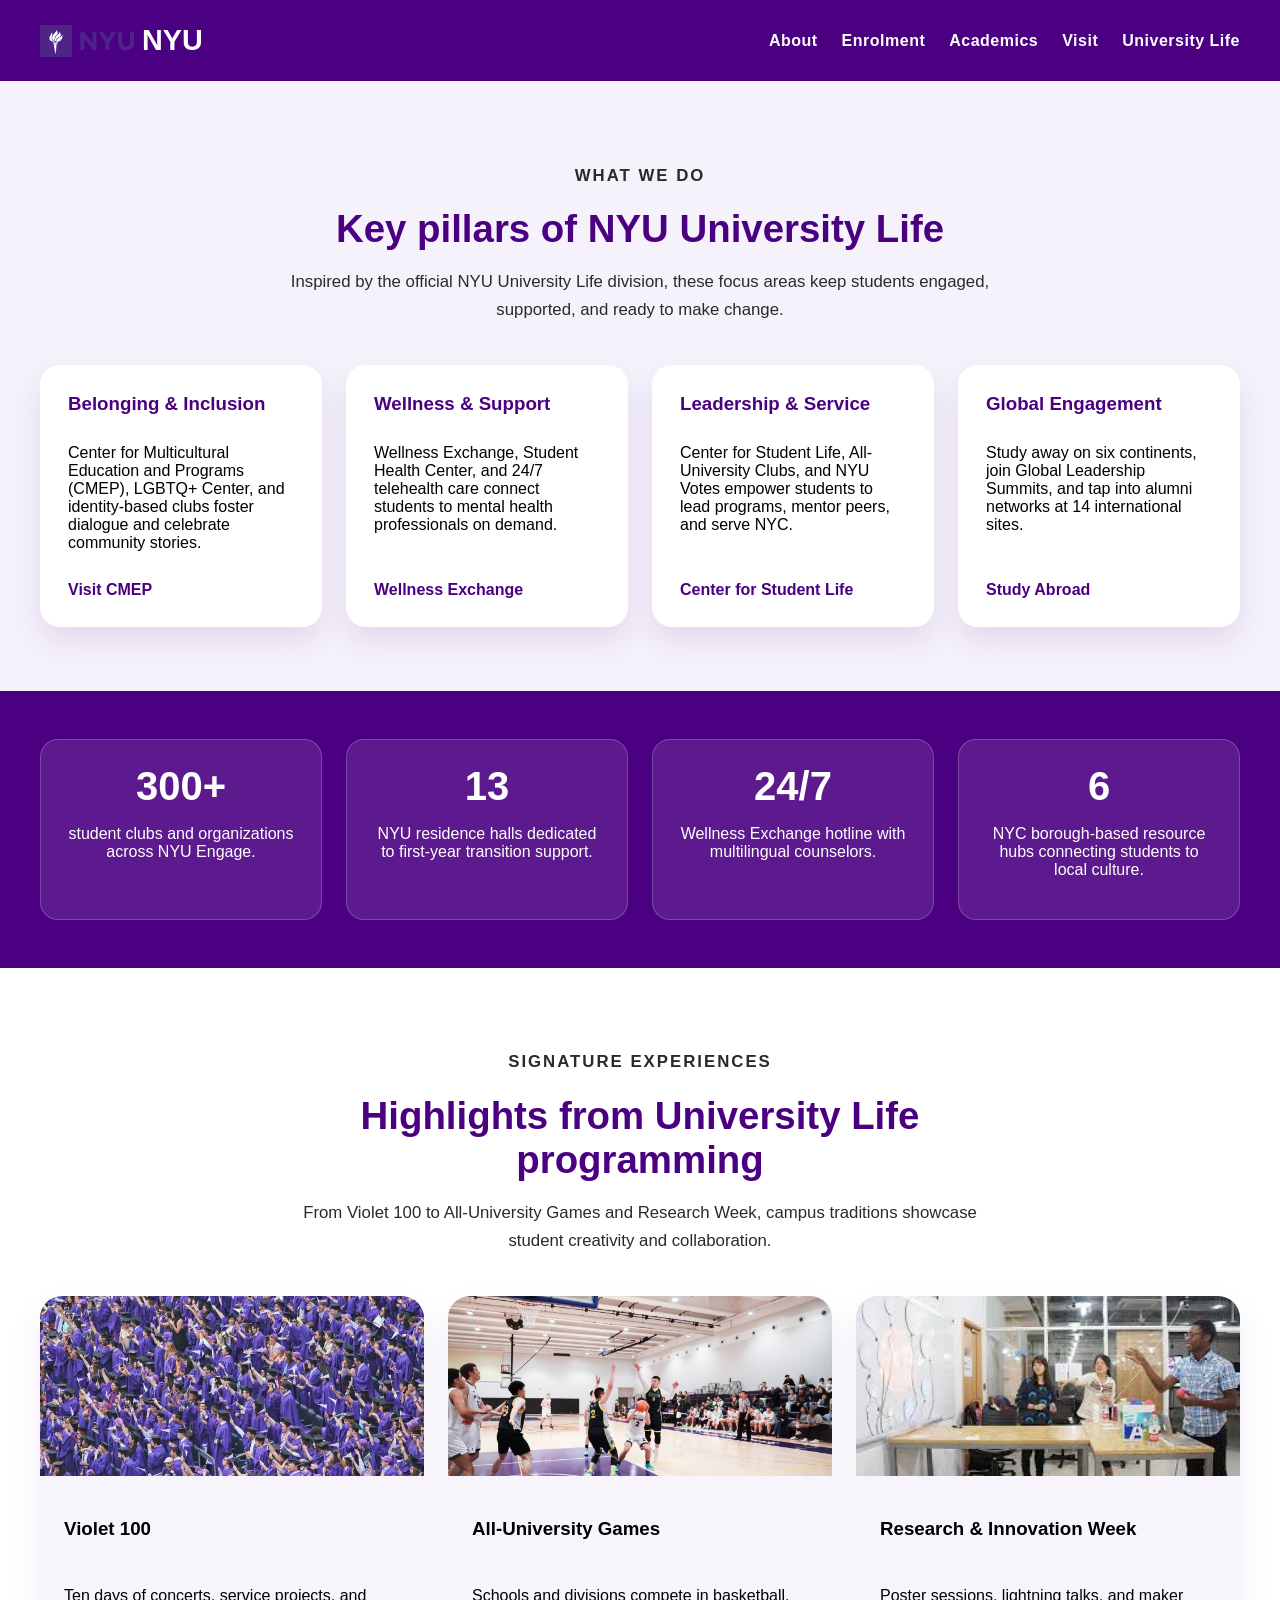
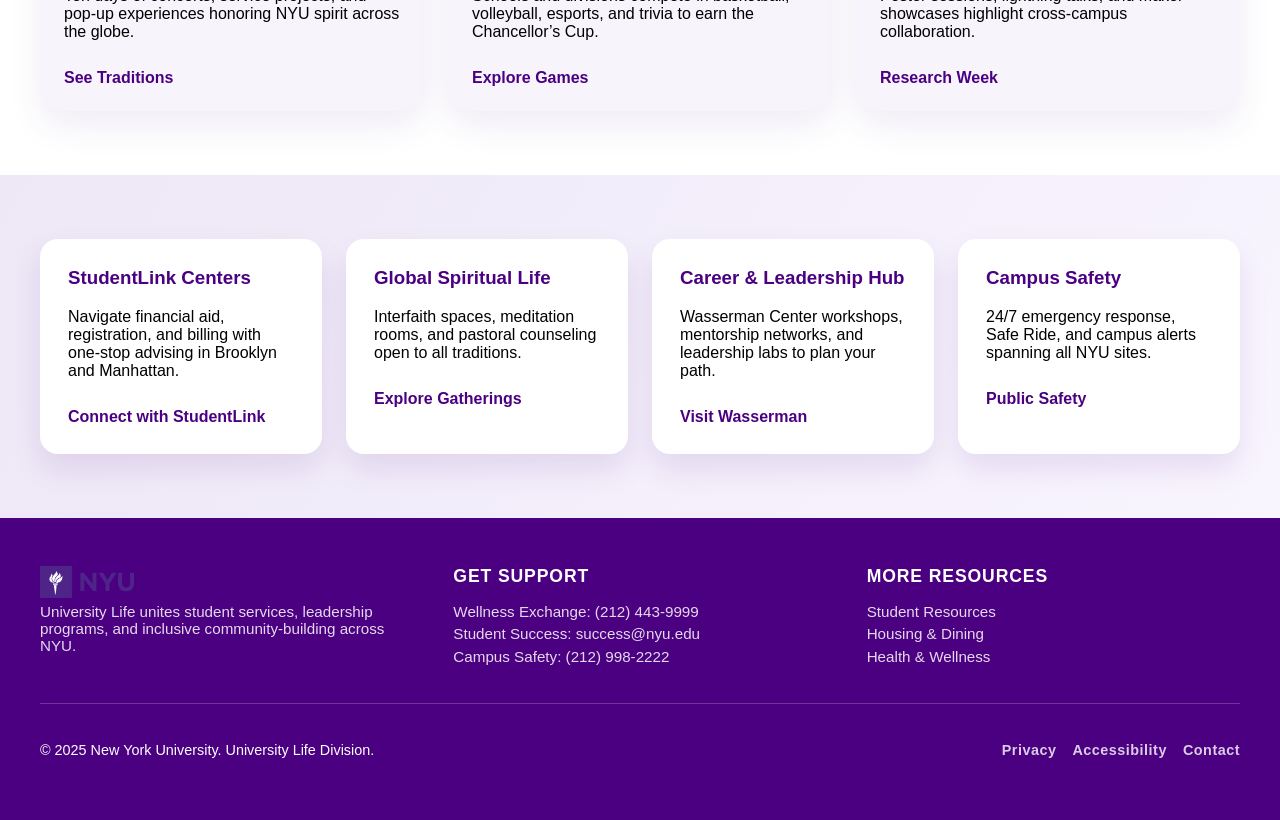
==== app/public/project/site/uni_life.html @ fc5b25bd "SUI" ====
<!DOCTYPE html>
<html lang="en">
<head>
    <meta charset="UTF-8">
    <meta name="viewport" content="width=device-width, initial-scale=1.0">
    <title>NYU University Life</title>
    <link rel="stylesheet" href="styles.css">
</head>
<body>
    <header>
        <div class="header-content">
            <div class="brand">
                <img src="img/nyu-logo.png" alt="NYU logo" class="brand-logo">
                <span>NYU</span>
            </div>
            <nav>
                <ul>
                    <li><a href="index.html#about">About</a></li>
                    <li><a href="index.html#enrolment">Enrolment</a></li>
                    <li><a href="index.html#academics">Academics</a></li>
                    <li><a href="index.html#location">Visit</a></li>
                    <li><a href="uni_life.html">University Life</a></li>
                </ul>
            </nav>
        </div>
    </header>


    <section class="pillars" id="pillars">
        <div class="college-life-intro">
            <p class="eyebrow">What We Do</p>
            <h2>Key pillars of NYU University Life</h2>
            <p>Inspired by the official NYU University Life division, these focus areas keep students engaged, supported, and ready to make change.</p>
        </div>
        <div class="pillars-grid">
            <article class="pillar-card">
                <h3>Belonging & Inclusion</h3>
                <p>Center for Multicultural Education and Programs (CMEP), LGBTQ+ Center, and identity-based clubs foster dialogue and celebrate community stories.</p>
                <a href="https://www.nyu.edu/life/diversity-and-inclusion.html">Visit CMEP</a>
            </article>
            <article class="pillar-card">
                <h3>Wellness & Support</h3>
                <p>Wellness Exchange, Student Health Center, and 24/7 telehealth care connect students to mental health professionals on demand.</p>
                <a href="https://www.nyu.edu/life/safety-health-wellness.html">Wellness Exchange</a>
            </article>
            <article class="pillar-card">
                <h3>Leadership & Service</h3>
                <p>Center for Student Life, All-University Clubs, and NYU Votes empower students to lead programs, mentor peers, and serve NYC.</p>
                <a href="https://www.nyu.edu/students/student-life.html">Center for Student Life</a>
            </article>
            <article class="pillar-card">
                <h3>Global Engagement</h3>
                <p>Study away on six continents, join Global Leadership Summits, and tap into alumni networks at 14 international sites.</p>
                <a href="https://www.nyu.edu/academics/studying-abroad.html">Study Abroad</a>
            </article>
        </div>
    </section>

    <section class="life-stats">
        <div class="stat-card">
            <span class="stat-number">300+</span>
            <p>student clubs and organizations across NYU Engage.</p>
        </div>
        <div class="stat-card">
            <span class="stat-number">13</span>
            <p>NYU residence halls dedicated to first-year transition support.</p>
        </div>
        <div class="stat-card">
            <span class="stat-number">24/7</span>
            <p>Wellness Exchange hotline with multilingual counselors.</p>
        </div>
        <div class="stat-card">
            <span class="stat-number">6</span>
            <p>NYC borough-based resource hubs connecting students to local culture.</p>
        </div>
    </section>

    <section class="events">
        <div class="college-life-intro">
            <p class="eyebrow">Signature Experiences</p>
            <h2>Highlights from University Life programming</h2>
            <p>From Violet 100 to All-University Games and Research Week, campus traditions showcase student creativity and collaboration.</p>
        </div>
        <div class="event-cards">
            <article class="event-card">
                <img src="img/n100.jpg" alt="Students celebrating Violet 100">
                <div class="event-card-content">
                    <h3>Violet 100</h3>
                    <p>Ten days of concerts, service projects, and pop-up experiences honoring NYU spirit across the globe.</p>
                    <a href="https://www.nyu.edu/life/events-traditions.html">See Traditions</a>
                </div>
            </article>
            <article class="event-card">
                <img src="img/bb.jpg" alt="Students playing basketball indoors">
                <div class="event-card-content">
                    <h3>All-University Games</h3>
                    <p>Schools and divisions compete in basketball, volleyball, esports, and trivia to earn the Chancellor’s Cup.</p>
                    <a href="https://www.nyu.edu/students/student-life/university-life.html">Explore Games</a>
                </div>
            </article>
            <article class="event-card">
                <img src="img/prj.jpg" alt="Student presenting research poster">
                <div class="event-card-content">
                    <h3>Research & Innovation Week</h3>
                    <p>Poster sessions, lightning talks, and maker showcases highlight cross-campus collaboration.</p>
                    <a href="https://www.nyu.edu/life/events-traditions/research-week.html">Research Week</a>
                </div>
            </article>
        </div>
    </section>

    <section class="support-grid" id="support">
        <article class="support-card">
            <h3>StudentLink Centers</h3>
            <p>Navigate financial aid, registration, and billing with one-stop advising in Brooklyn and Manhattan.</p>
            <a href="https://www.nyu.edu/students/student-information-and-resources/studentlink.html">Connect with StudentLink</a>
        </article>
        <article class="support-card">
            <h3>Global Spiritual Life</h3>
            <p>Interfaith spaces, meditation rooms, and pastoral counseling open to all traditions.</p>
            <a href="https://www.nyu.edu/life/religion-and-spiritual-life.html">Explore Gatherings</a>
        </article>
        <article class="support-card">
            <h3>Career & Leadership Hub</h3>
            <p>Wasserman Center workshops, mentorship networks, and leadership labs to plan your path.</p>
            <a href="https://www.nyu.edu/students/student-employment-and-careers.html">Visit Wasserman</a>
        </article>
        <article class="support-card">
            <h3>Campus Safety</h3>
            <p>24/7 emergency response, Safe Ride, and campus alerts spanning all NYU sites.</p>
            <a href="https://www.nyu.edu/life/safety-health-and-wellness/public-safety.html">Public Safety</a>
        </article>
    </section>

    <footer>
        <div class="footer-content">
            <div class="footer-column">
                <div class="brand">
                    <img src="img/nyu-logo.png" alt="NYU logo" class="brand-logo">
                </div>
                <p>University Life unites student services, leadership programs, and inclusive community-building across NYU.</p>
            </div>
            <div class="footer-column">
                <h3>Get Support</h3>
                <p>Wellness Exchange: (212) 443-9999</p>
                <p>Student Success: success@nyu.edu</p>
                <p>Campus Safety: (212) 998-2222</p>
            </div>
            <div class="footer-column">
                <h3>More Resources</h3>
                <ul class="footer-links">
                    <li><a href="https://www.nyu.edu/students/student-information-and-resources.html">Student Resources</a></li>
                    <li><a href="https://www.nyu.edu/life/campus-resources/housing-and-dining.html">Housing & Dining</a></li>
                    <li><a href="https://www.nyu.edu/life/safety-health-and-wellness.html">Health & Wellness</a></li>
                </ul>
            </div>
        </div>
        <div class="footer-bottom">
            <p>&copy; 2025 New York University. University Life Division.</p>
            <nav aria-label="Footer navigation">
                <ul>
                    <li><a href="#">Privacy</a></li>
                    <li><a href="#">Accessibility</a></li>
                    <li><a href="#">Contact</a></li>
                </ul>
            </nav>
        </div>
    </footer>
</body>
</html>
---- app/public/project/site/styles.css ----
body {
    font-family: Arial, sans-serif;
    margin: 0;
}

header {
    background-color: #4b0082;
    color: #fff;
    padding: 1.5rem 2.5rem;
}

.header-content {
    display: flex;
    justify-content: space-between;
    align-items: center;
}

.brand {
    display: flex;
    align-items: center;
    gap: 0.5rem;
    font-size: 1.8rem;
    font-weight: bold;
}

nav ul {
    list-style: none;
    display: flex;
    gap: 1.5rem;
    margin: 0;
    padding: 0;
}

nav a {
    text-decoration: none;
    color: #fff;
    font-weight: 600;
    letter-spacing: 0.5px;
}

.brand-logo {
    height: 32px;
}

.hero {
    position: relative;
    background-image: url("img/nyu-bg-pic.jpg");
    background-size: cover;
    background-position: center;
    background-repeat: no-repeat;
    color: #fff;
    padding: 4rem 2.5rem;
    text-align: center;
}

.hero::before {
    content: "";
    position: absolute;
    inset: 0;
    background: rgba(0, 0, 0, 0.45);
}

.hero-content {
    max-width: 640px;
    margin: 0 auto;
    position: relative;
    z-index: 1;
    padding: 2rem 2.5rem;
}

.hero h1 {
    font-size: 2.75rem;
    margin: 0.5rem 0 1rem;
}

.hero p {
    font-size: 1.1rem;
    margin-bottom: 1.5rem;
    line-height: 1.6;
}

.eyebrow {
    letter-spacing: 2px;
    text-transform: uppercase;
    font-weight: 700;
    font-size: 0.85rem;
}

.cta-button {
    display: inline-block;
    background-color: #fff;
    color: #4b0082;
    padding: 0.85rem 2.5rem;
    border-radius: 999px;
    font-weight: 700;
    text-decoration: none;
    letter-spacing: 0.5px;
    box-shadow: 0 10px 25px rgba(0, 0, 0, 0.15);
    transition: transform 0.2s ease, box-shadow 0.2s ease;
}

.cta-button:hover {
    transform: translateY(-2px);
    box-shadow: 0 12px 30px rgba(0, 0, 0, 0.2);
}

.connections {
    background: #ececf0;
    padding: 3rem 2rem;
    display: flex;
    align-items: center;
    justify-content: flex-start;
    gap: 2rem;
    flex-wrap: wrap;
}

.connections-content {
    max-width: 760px;
    margin: 0;
    text-align: left;
}

.connections-content h2 {
    font-size: 2rem;
    color: #4b0082;
    margin-bottom: 0.75rem;
    text-align: left;
    font-weight: 700;
    letter-spacing: 0.03em;

}

.connections-content h2::after {
    content: "";
    display: block;
    width: 60px;
    height: 3px;
    background: #4b0082;
    border-radius: 999px;
    margin-top: 0.75rem;

}

.connections-content p {
    font-size: 1.05rem;
    line-height: 1.8;
    color: #2a2a2a;
    text-align: left;
    max-width: 640px;
}

.connections-image img {
    max-width: 300px;
    width: 100%;
    border-radius: 20px;
    box-shadow: 0 10px 25px rgba(0, 0, 0, 0.15);
    display: block;
    margin-left: 15rem;
}

.about-connections .connections-image img {
    max-width: 800px;
    margin-left: 0;
}
.college-life {
    padding: 4rem 2.5rem;
    background: #fff;
}

.college-life-intro {
    max-width: 700px;
    margin: 0 auto 2.5rem;
    text-align: center;
}

.college-life-intro h2 {
    font-size: 2.4rem;
    color: #4b0082;
    margin: 0.5rem 0 1rem;
}

.college-life-intro p {
    font-size: 1.05rem;
    line-height: 1.7;
    color: #2a2a2a;
}

.college-life-gallery {
    display: grid;
    grid-template-columns: repeat(auto-fit, minmax(220px, 1fr));
    gap: 1.75rem;
}

.life-card {
    background: #f7f5fb;
    border-radius: 20px;
    overflow: hidden;
    box-shadow: 0 15px 35px rgba(75, 0, 130, 0.08);
    transition: transform 0.2s ease, box-shadow 0.2s ease;
}

.life-card:hover {
    transform: translateY(-6px);
    box-shadow: 0 20px 45px rgba(75, 0, 130, 0.15);
}

.life-card img {
    width: 100%;
    height: 180px;
    object-fit: cover;
}

.life-card h3 {
    margin: 1.25rem 1.5rem 0.5rem;
    font-size: 1.3rem;
    color: #2a2a2a;
}

.life-card p {
    margin: 0 1.5rem 1.5rem;
    color: #4c4c4c;
    line-height: 1.6;
    font-size: 0.98rem;
}

.life-hero {
    background-image: url("img/nyu-life-hero.jpg");
    background-position: center;
    background-size: cover;
}

.pillars {
    padding: 4rem 2.5rem;
    background: #f5f2fb;
}

.pillars-grid {
    display: grid;
    grid-template-columns: repeat(auto-fit, minmax(240px, 1fr));
    gap: 1.5rem;
}

.pillar-card {
    background: #fff;
    padding: 1.75rem;
    border-radius: 20px;
    box-shadow: 0 15px 30px rgba(75, 0, 130, 0.1);
    display: flex;
    flex-direction: column;
    gap: 0.8rem;
}

.pillar-card h3 {
    margin: 0;
    color: #4b0082;
}

.pillar-card a {
    margin-top: auto;
    color: #4b0082;
    font-weight: 700;
    text-decoration: none;
}

.pillar-card a:hover {
    text-decoration: underline;
}

.life-stats {
    background: #4b0082;
    color: #fff;
    padding: 3rem 2.5rem;
    display: grid;
    grid-template-columns: repeat(auto-fit, minmax(180px, 1fr));
    gap: 1.5rem;
}

.stat-card {
    text-align: center;
    padding: 1.5rem;
    border-radius: 18px;
    background: rgba(255, 255, 255, 0.1);
    border: 1px solid rgba(255, 255, 255, 0.2);
}

.stat-number {
    font-size: 2.5rem;
    font-weight: 700;
    display: block;
    margin-bottom: 0.5rem;
}

.events {
    padding: 4rem 2.5rem;
    background: #fff;
}

.event-cards {
    display: grid;
    grid-template-columns: repeat(auto-fit, minmax(260px, 1fr));
    gap: 1.5rem;
}

.event-card {
    background: #f7f5fb;
    border-radius: 22px;
    overflow: hidden;
    box-shadow: 0 15px 35px rgba(75, 0, 130, 0.08);
    display: flex;
    flex-direction: column;
}

.event-card img {
    width: 100%;
    height: 180px;
    object-fit: cover;
}

.event-card-content {
    padding: 1.5rem;
    display: flex;
    flex-direction: column;
    gap: 0.75rem;
}

.event-card-content a {
    color: #4b0082;
    font-weight: 700;
    text-decoration: none;
}

.event-card-content a:hover {
    text-decoration: underline;
}

.support-grid {
    padding: 4rem 2.5rem;
    background: linear-gradient(120deg, #ede7f6, #f9f5ff);
    display: grid;
    grid-template-columns: repeat(auto-fit, minmax(220px, 1fr));
    gap: 1.5rem;
}

.support-card {
    background: #fff;
    border-radius: 18px;
    padding: 1.75rem;
    box-shadow: 0 15px 30px rgba(75, 0, 130, 0.1);
}

.support-card h3 {
    margin-top: 0;
    color: #4b0082;
}

.support-card a {
    display: inline-block;
    margin-top: 0.75rem;
    color: #4b0082;
    font-weight: 700;
    text-decoration: none;
}

.support-card a:hover {
    text-decoration: underline;
}

.about-hero {
    background-image: url("img/about-hero.jpg");
    background-position: center;
    background-size: cover;
}

.about-overview {
    padding: 4rem 2.5rem;
    display: grid;
    grid-template-columns: repeat(auto-fit, minmax(280px, 1fr));
    gap: 2rem;
    align-items: center;
    background: #f9f7ff;
}

.overview-text h2 {
    font-size: 2.3rem;
    color: #4b0082;
    margin-bottom: 1rem;
}

.overview-text p {
    line-height: 1.8;
    color: #2a2a2a;
}

.overview-stats {
    display: grid;
    grid-template-columns: repeat(auto-fit, minmax(200px, 1fr));
    gap: 1rem;
}

.overview-card {
    background: #fff;
    border-radius: 18px;
    padding: 1.75rem;
    box-shadow: 0 15px 30px rgba(75, 0, 130, 0.08);
}

.overview-card h3 {
    margin: 0 0 0.75rem;
    font-size: 2rem;
    color: #4b0082;
}

.overview-card p {
    margin: 0;
    color: #4c4c4c;
    line-height: 1.6;
}

.about-connections ul {
    padding-left: 1.2rem;
    color: #2a2a2a;
    line-height: 1.8;
}

.about-highlights {
    background: #fefcff;
}

.about-stats {
    margin-top: 0;
}

.about-support {
    background: linear-gradient(135deg, #f4ecff, #fff);
}

.location {
    background: linear-gradient(135deg, #f9f7ff 0%, #ececf5 100%);
    padding: 3.5rem 2.5rem;
    display: grid;
    grid-template-columns: repeat(auto-fit, minmax(280px, 1fr));
    gap: 2.25rem;
    align-items: center;
}

.location-description h2 {
    font-size: 2.2rem;
    color: #4b0082;
    margin-bottom: 1rem;
}

.location-description p {
    font-size: 1.05rem;
    line-height: 1.8;
    color: #2a2a2a;
}

.location-map {
    position: relative;
    border-radius: 24px;
    overflow: hidden;
    box-shadow: 0 25px 45px rgba(75, 0, 130, 0.15);
}

.location-map::after {
    content: "";
    position: absolute;
    inset: 0;
    border: 2px solid rgba(255, 255, 255, 0.4);
    border-radius: 24px;
    pointer-events: none;
}

.location-map iframe {
    width: 100%;
    min-height: 360px;
    border: 0;
    filter: grayscale(15%) saturate(110%);
}

footer {
    background-color: #4b0082;
    color: #fff;
    padding: 3rem 2.5rem;
}

.footer-content {
    display: flex;
    flex-wrap: wrap;
    gap: 2.5rem;
    justify-content: space-between;
}

.footer-column {
    flex: 1 1 200px;
    min-width: 200px;
}

.footer-column h3 {
    margin: 0 0 1rem;
    font-size: 1.1rem;
    letter-spacing: 0.05em;
    text-transform: uppercase;
}

.footer-column p,
.footer-column a,
.footer-column li {
    color: rgba(255, 255, 255, 0.85);
    margin: 0.35rem 0;
    font-size: 0.95rem;
    text-decoration: none;
    list-style: none;
}

.footer-column a:hover {
    color: #fff;
}

.footer-links {
    padding: 0;
    margin: 0;
}

.footer-bottom {
    margin-top: 2rem;
    display: flex;
    flex-wrap: wrap;
    justify-content: space-between;
    align-items: center;
    border-top: 1px solid rgba(255, 255, 255, 0.2);
    padding-top: 1.5rem;
    font-size: 0.9rem;
}

.footer-bottom nav ul {
    display: flex;
    gap: 1rem;
    list-style: none;
    margin: 0;
    padding: 0;
}

.footer-bottom nav a {
    color: rgba(255, 255, 255, 0.8);
    text-decoration: none;
    font-weight: 600;
}

.footer-bottom nav a:hover {
    color: #fff;
}
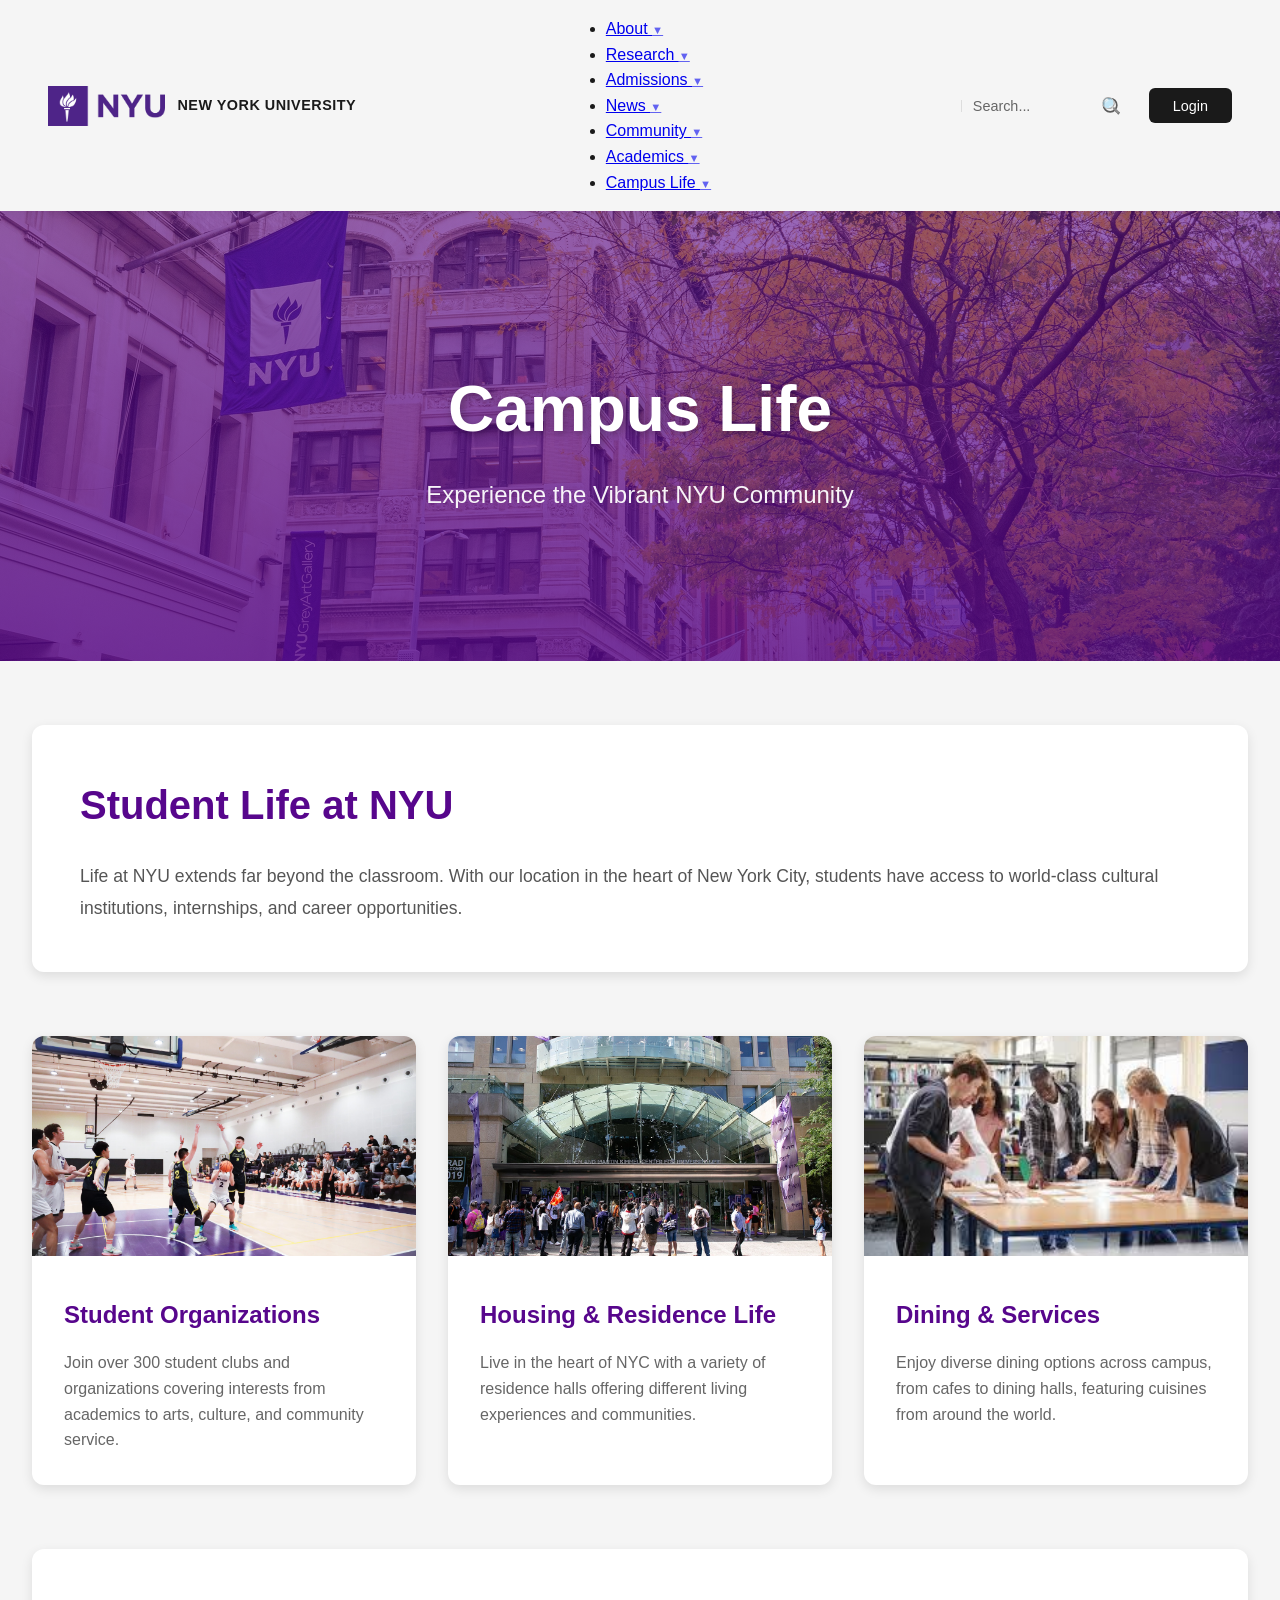
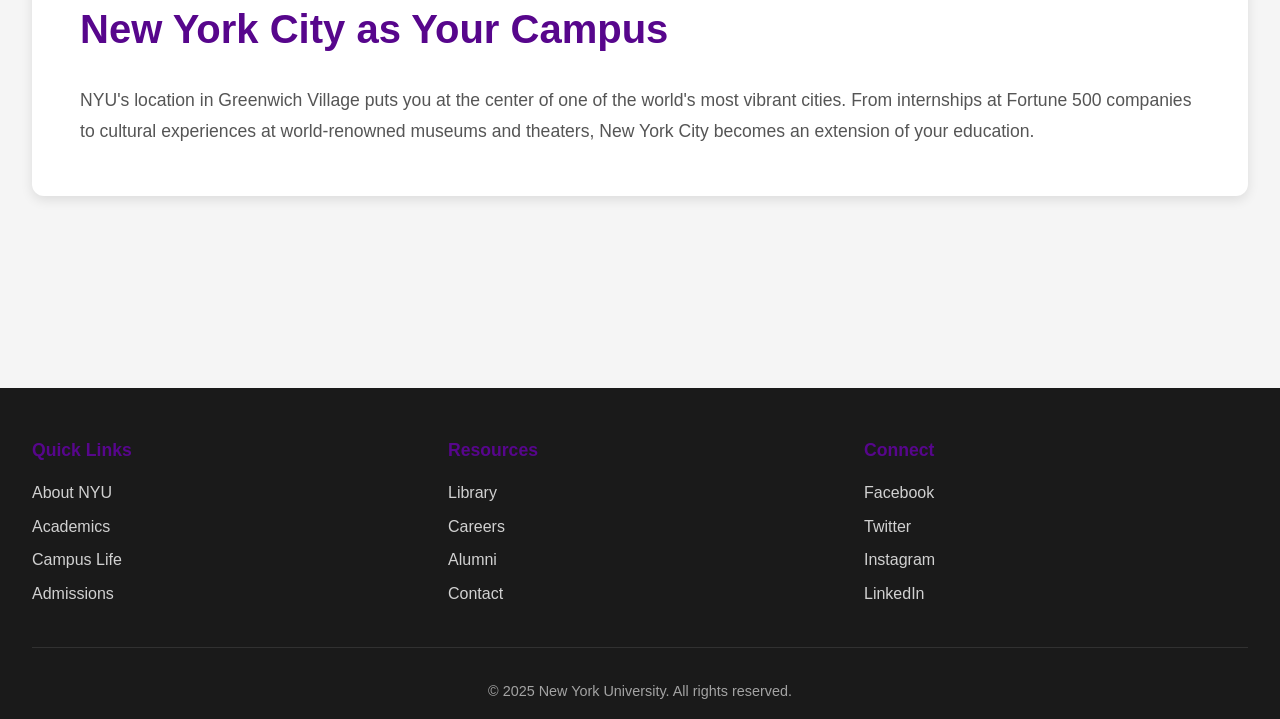
==== commit 972d8977: "ergaseia added" ====
--- a/app/public/project/site/uni_life.html
+++ b/app/public/project/site/uni_life.html
@@ -3,168 +3,143 @@
 <head>
     <meta charset="UTF-8">
     <meta name="viewport" content="width=device-width, initial-scale=1.0">
-    <title>NYU University Life</title>
+    <title>Campus Life - New York University</title>
     <link rel="stylesheet" href="styles.css">
 </head>
 <body>
-    <header>
-        <div class="header-content">
-            <div class="brand">
-                <img src="img/nyu-logo.png" alt="NYU logo" class="brand-logo">
-                <span>NYU</span>
+    <!-- Header Navigation -->
+    <header class="header">
+        <div class="header-container">
+            <div class="logo-section">
+                <a href="index.html" style="display: flex; align-items: center; gap: 0.75rem; text-decoration: none; color: white;">
+                    <img src="img/nyu-logo.png" alt="NYU Logo" class="logo-icon">
+                    <span class="logo-text">NEW YORK UNIVERSITY</span>
+                </a>
             </div>
-            <nav>
-                <ul>
-                    <li><a href="index.html#about">About</a></li>
-                    <li><a href="index.html#enrolment">Enrolment</a></li>
-                    <li><a href="index.html#academics">Academics</a></li>
-                    <li><a href="index.html#location">Visit</a></li>
-                    <li><a href="uni_life.html">University Life</a></li>
+            <nav class="main-nav">
+                <ul class="nav-list">
+                    <li class="nav-item">
+                        <a href="about.html">About <span class="chevron">▼</span></a>
+                    </li>
+                    <li class="nav-item">
+                        <a href="#research">Research <span class="chevron">▼</span></a>
+                    </li>
+                    <li class="nav-item">
+                        <a href="#admissions">Admissions <span class="chevron">▼</span></a>
+                    </li>
+                    <li class="nav-item">
+                        <a href="#news">News <span class="chevron">▼</span></a>
+                    </li>
+                    <li class="nav-item">
+                        <a href="#community">Community <span class="chevron">▼</span></a>
+                    </li>
+                    <li class="nav-item">
+                        <a href="academics.html">Academics <span class="chevron">▼</span></a>
+                    </li>
+                    <li class="nav-item">
+                        <a href="uni_life.html" class="active">Campus Life <span class="chevron">▼</span></a>
+                    </li>
                 </ul>
             </nav>
+            <div class="header-actions">
+                <div class="search-container">
+                    <input type="text" placeholder="Search..." class="search-input">
+                    <button class="search-btn" aria-label="Search">🔍</button>
+                </div>
+                <button class="login-btn">Login</button>
+            </div>
         </div>
     </header>
 
-
-    <section class="pillars" id="pillars">
-        <div class="college-life-intro">
-            <p class="eyebrow">What We Do</p>
-            <h2>Key pillars of NYU University Life</h2>
-            <p>Inspired by the official NYU University Life division, these focus areas keep students engaged, supported, and ready to make change.</p>
-        </div>
-        <div class="pillars-grid">
-            <article class="pillar-card">
-                <h3>Belonging & Inclusion</h3>
-                <p>Center for Multicultural Education and Programs (CMEP), LGBTQ+ Center, and identity-based clubs foster dialogue and celebrate community stories.</p>
-                <a href="https://www.nyu.edu/life/diversity-and-inclusion.html">Visit CMEP</a>
-            </article>
-            <article class="pillar-card">
-                <h3>Wellness & Support</h3>
-                <p>Wellness Exchange, Student Health Center, and 24/7 telehealth care connect students to mental health professionals on demand.</p>
-                <a href="https://www.nyu.edu/life/safety-health-wellness.html">Wellness Exchange</a>
-            </article>
-            <article class="pillar-card">
-                <h3>Leadership & Service</h3>
-                <p>Center for Student Life, All-University Clubs, and NYU Votes empower students to lead programs, mentor peers, and serve NYC.</p>
-                <a href="https://www.nyu.edu/students/student-life.html">Center for Student Life</a>
-            </article>
-            <article class="pillar-card">
-                <h3>Global Engagement</h3>
-                <p>Study away on six continents, join Global Leadership Summits, and tap into alumni networks at 14 international sites.</p>
-                <a href="https://www.nyu.edu/academics/studying-abroad.html">Study Abroad</a>
-            </article>
+    <!-- Page Header -->
+    <section class="page-header">
+        <div class="page-header-bg">
+            <img src="img/nyu-camp.jpg" alt="Campus Life" class="page-header-img">
+            <div class="page-header-overlay">
+                <h1>Campus Life</h1>
+                <p>Experience the Vibrant NYU Community</p>
+            </div>
         </div>
     </section>
 
-    <section class="life-stats">
-        <div class="stat-card">
-            <span class="stat-number">300+</span>
-            <p>student clubs and organizations across NYU Engage.</p>
-        </div>
-        <div class="stat-card">
-            <span class="stat-number">13</span>
-            <p>NYU residence halls dedicated to first-year transition support.</p>
-        </div>
-        <div class="stat-card">
-            <span class="stat-number">24/7</span>
-            <p>Wellness Exchange hotline with multilingual counselors.</p>
-        </div>
-        <div class="stat-card">
-            <span class="stat-number">6</span>
-            <p>NYC borough-based resource hubs connecting students to local culture.</p>
-        </div>
-    </section>
+    <!-- Main Content -->
+    <main class="main-content">
+        <section class="content-section">
+            <div class="content-wrapper">
+                <h2>Student Life at NYU</h2>
+                <p>Life at NYU extends far beyond the classroom. With our location in the heart of New York City, students have access to world-class cultural institutions, internships, and career opportunities.</p>
+            </div>
+        </section>
 
-    <section class="events">
-        <div class="college-life-intro">
-            <p class="eyebrow">Signature Experiences</p>
-            <h2>Highlights from University Life programming</h2>
-            <p>From Violet 100 to All-University Games and Research Week, campus traditions showcase student creativity and collaboration.</p>
-        </div>
-        <div class="event-cards">
-            <article class="event-card">
-                <img src="img/n100.jpg" alt="Students celebrating Violet 100">
-                <div class="event-card-content">
-                    <h3>Violet 100</h3>
-                    <p>Ten days of concerts, service projects, and pop-up experiences honoring NYU spirit across the globe.</p>
-                    <a href="https://www.nyu.edu/life/events-traditions.html">See Traditions</a>
+        <section class="content-section">
+            <div class="life-grid">
+                <div class="life-card">
+                    <img src="img/bb.jpg" alt="Student Activities" class="life-img">
+                    <div class="life-content">
+                        <h3>Student Organizations</h3>
+                        <p>Join over 300 student clubs and organizations covering interests from academics to arts, culture, and community service.</p>
+                    </div>
                 </div>
-            </article>
-            <article class="event-card">
-                <img src="img/bb.jpg" alt="Students playing basketball indoors">
-                <div class="event-card-content">
-                    <h3>All-University Games</h3>
-                    <p>Schools and divisions compete in basketball, volleyball, esports, and trivia to earn the Chancellor’s Cup.</p>
-                    <a href="https://www.nyu.edu/students/student-life/university-life.html">Explore Games</a>
+                <div class="life-card">
+                    <img src="img/fl.jpg" alt="Housing" class="life-img">
+                    <div class="life-content">
+                        <h3>Housing & Residence Life</h3>
+                        <p>Live in the heart of NYC with a variety of residence halls offering different living experiences and communities.</p>
+                    </div>
                 </div>
-            </article>
-            <article class="event-card">
-                <img src="img/prj.jpg" alt="Student presenting research poster">
-                <div class="event-card-content">
-                    <h3>Research & Innovation Week</h3>
-                    <p>Poster sessions, lightning talks, and maker showcases highlight cross-campus collaboration.</p>
-                    <a href="https://www.nyu.edu/life/events-traditions/research-week.html">Research Week</a>
+                <div class="life-card">
+                    <img src="img/s-colab.jpg" alt="Dining" class="life-img">
+                    <div class="life-content">
+                        <h3>Dining & Services</h3>
+                        <p>Enjoy diverse dining options across campus, from cafes to dining halls, featuring cuisines from around the world.</p>
+                    </div>
                 </div>
-            </article>
-        </div>
-    </section>
+            </div>
+        </section>
 
-    <section class="support-grid" id="support">
-        <article class="support-card">
-            <h3>StudentLink Centers</h3>
-            <p>Navigate financial aid, registration, and billing with one-stop advising in Brooklyn and Manhattan.</p>
-            <a href="https://www.nyu.edu/students/student-information-and-resources/studentlink.html">Connect with StudentLink</a>
-        </article>
-        <article class="support-card">
-            <h3>Global Spiritual Life</h3>
-            <p>Interfaith spaces, meditation rooms, and pastoral counseling open to all traditions.</p>
-            <a href="https://www.nyu.edu/life/religion-and-spiritual-life.html">Explore Gatherings</a>
-        </article>
-        <article class="support-card">
-            <h3>Career & Leadership Hub</h3>
-            <p>Wasserman Center workshops, mentorship networks, and leadership labs to plan your path.</p>
-            <a href="https://www.nyu.edu/students/student-employment-and-careers.html">Visit Wasserman</a>
-        </article>
-        <article class="support-card">
-            <h3>Campus Safety</h3>
-            <p>24/7 emergency response, Safe Ride, and campus alerts spanning all NYU sites.</p>
-            <a href="https://www.nyu.edu/life/safety-health-and-wellness/public-safety.html">Public Safety</a>
-        </article>
-    </section>
+        <section class="content-section">
+            <div class="content-wrapper">
+                <h2>New York City as Your Campus</h2>
+                <p>NYU's location in Greenwich Village puts you at the center of one of the world's most vibrant cities. From internships at Fortune 500 companies to cultural experiences at world-renowned museums and theaters, New York City becomes an extension of your education.</p>
+            </div>
+        </section>
+    </main>
 
-    <footer>
-        <div class="footer-content">
-            <div class="footer-column">
-                <div class="brand">
-                    <img src="img/nyu-logo.png" alt="NYU logo" class="brand-logo">
-                </div>
-                <p>University Life unites student services, leadership programs, and inclusive community-building across NYU.</p>
+    <!-- Footer -->
+    <footer class="footer">
+        <div class="footer-container">
+            <div class="footer-section">
+                <h4>Quick Links</h4>
+                <ul>
+                    <li><a href="about.html">About NYU</a></li>
+                    <li><a href="academics.html">Academics</a></li>
+                    <li><a href="uni_life.html">Campus Life</a></li>
+                    <li><a href="#admissions">Admissions</a></li>
+                </ul>
             </div>
-            <div class="footer-column">
-                <h3>Get Support</h3>
-                <p>Wellness Exchange: (212) 443-9999</p>
-                <p>Student Success: success@nyu.edu</p>
-                <p>Campus Safety: (212) 998-2222</p>
+            <div class="footer-section">
+                <h4>Resources</h4>
+                <ul>
+                    <li><a href="#library">Library</a></li>
+                    <li><a href="#careers">Careers</a></li>
+                    <li><a href="#alumni">Alumni</a></li>
+                    <li><a href="#contact">Contact</a></li>
+                </ul>
             </div>
-            <div class="footer-column">
-                <h3>More Resources</h3>
-                <ul class="footer-links">
-                    <li><a href="https://www.nyu.edu/students/student-information-and-resources.html">Student Resources</a></li>
-                    <li><a href="https://www.nyu.edu/life/campus-resources/housing-and-dining.html">Housing & Dining</a></li>
-                    <li><a href="https://www.nyu.edu/life/safety-health-and-wellness.html">Health & Wellness</a></li>
+            <div class="footer-section">
+                <h4>Connect</h4>
+                <ul>
+                    <li><a href="#facebook">Facebook</a></li>
+                    <li><a href="#twitter">Twitter</a></li>
+                    <li><a href="#instagram">Instagram</a></li>
+                    <li><a href="#linkedin">LinkedIn</a></li>
                 </ul>
             </div>
         </div>
         <div class="footer-bottom">
-            <p>&copy; 2025 New York University. University Life Division.</p>
-            <nav aria-label="Footer navigation">
-                <ul>
-                    <li><a href="#">Privacy</a></li>
-                    <li><a href="#">Accessibility</a></li>
-                    <li><a href="#">Contact</a></li>
-                </ul>
-            </nav>
+            <p>&copy; 2025 New York University. All rights reserved.</p>
         </div>
     </footer>
 </body>
 </html>
+
--- a/app/public/project/site/styles.css
+++ b/app/public/project/site/styles.css
@@ -1,553 +1,782 @@
-body {
-    font-family: Arial, sans-serif;
-    margin: 0;
-}
-
-header {
-    background-color: #4b0082;
-    color: #fff;
-    padding: 1.5rem 2.5rem;
-}
-
-.header-content {
-    display: flex;
-    justify-content: space-between;
-    align-items: center;
-}
-
-.brand {
-    display: flex;
-    align-items: center;
-    gap: 0.5rem;
-    font-size: 1.8rem;
-    font-weight: bold;
-}
-
-nav ul {
-    list-style: none;
-    display: flex;
-    gap: 1.5rem;
+/* Reset and Base Styles */
+* {
     margin: 0;
     padding: 0;
-}
-
-nav a {
-    text-decoration: none;
-    color: #fff;
+    box-sizing: border-box;
+}
+
+body {
+    font-family: -apple-system, BlinkMacSystemFont, 'Segoe UI', Roboto, 'Helvetica Neue', Arial, sans-serif;
+    line-height: 1.6;
+    color: #1a1a1a;
+    background-color: #f5f5f5;
+}
+
+/* Header Styles */
+.header {
+    background-color: transparent;
+    color: #1a1a1a;
+    padding: 0;
+    position: sticky;
+    top: 0;
+    z-index: 1000;
+    box-shadow: 0 2px 8px rgba(0, 0, 0, 0.05);
+}
+
+.header-container {
+    max-width: 1400px;
+    margin: 0 auto;
+    display: flex;
+    align-items: center;
+    justify-content: space-between;
+    padding: 1rem 2rem;
+    gap: 2rem;
+}
+
+.logo-section {
+    display: flex;
+    align-items: center;
+    gap: 0.75rem;
+    flex-shrink: 0;
+    margin-right: auto;
+    padding-left: 1rem;
+}
+
+.logo-section a {
+    color: #1a1a1a;
+}
+
+.logo-icon {
+    height: 40px;
+    width: auto;
+}
+
+.logo-text {
+    font-size: 0.9rem;
     font-weight: 600;
     letter-spacing: 0.5px;
-}
-
-.brand-logo {
-    height: 32px;
+    color: #1a1a1a;
+}
+
+.main-nav {
+    flex: 1;
+    display: flex;
+    justify-content: center;
+    align-items: center;
+}
+
+.nav-groups-wrapper {
+    display: flex;
+    flex-direction: row;
+    align-items: center;
+    gap: 2rem;
+    padding: 0 1rem;
+}
+
+.nav-group {
+    display: flex;
+    align-items: center;
+    gap: 0;
+    background-color: #e0e0e0;
+    border-radius: 25px;
+    padding: 0.5rem 0;
+}
+
+.nav-group-1 {
+    background-color: #e0e0e0;
+}
+
+.nav-group-2 {
+    background-color: #e0e0e0;
+}
+
+.nav-link {
+    color: #1a1a1a;
+    text-decoration: none;
+    font-size: 0.95rem;
+    font-weight: 500;
+    display: flex;
+    align-items: center;
+    gap: 0.25rem;
+    padding: 0.5rem 0.75rem;
+    transition: color 0.3s ease;
+    white-space: nowrap;
+    position: relative;
+}
+
+.nav-link:not(:last-child)::after {
+    content: '';
+    position: absolute;
+    right: 0;
+    top: 50%;
+    transform: translateY(-50%);
+    height: 60%;
+    width: 1px;
+    background-color: #999;
+}
+
+.nav-link:hover {
+    color: #57068c;
+}
+
+.nav-link.active {
+    color: #57068c;
+}
+
+.chevron {
+    font-size: 0.7rem;
+    opacity: 0.6;
+}
+
+.header-actions {
+    display: flex;
+    align-items: center;
+    gap: 1rem;
+    flex-shrink: 0;
+    margin-left: auto;
+    padding-right: 1rem;
+}
+
+.search-container {
+    display: flex;
+    align-items: center;
+    background-color: transparent;
+    border-radius: 0;
+    padding: 0 0.75rem;
+    gap: 0.5rem;
+    position: relative;
+}
+
+.search-container::before {
+    content: '';
+    position: absolute;
+    left: 0;
+    top: 50%;
+    transform: translateY(-50%);
+    height: 60%;
+    width: 1px;
+    background-color: #ddd;
+}
+
+.search-input {
+    background: transparent;
+    border: none;
+    color: #1a1a1a;
+    font-size: 0.9rem;
+    width: 120px;
+    outline: none;
+}
+
+.search-input::placeholder {
+    color: #666;
+}
+
+.search-btn {
+    background: transparent;
+    border: none;
+    color: #1a1a1a;
+    cursor: pointer;
+    font-size: 1rem;
+    padding: 0;
+    opacity: 0.7;
+    width: 20px;
+    height: 20px;
+    background-image: url("data:image/svg+xml,%3Csvg xmlns='http://www.w3.org/2000/svg' width='16' height='16' viewBox='0 0 24 24' fill='none' stroke='%231a1a1a' stroke-width='2' stroke-linecap='round' stroke-linejoin='round'%3E%3Ccircle cx='11' cy='11' r='8'%3E%3C/circle%3E%3Cpath d='m21 21-4.35-4.35'%3E%3C/path%3E%3C/svg%3E");
+    background-repeat: no-repeat;
+    background-position: center;
+    background-size: contain;
+}
+
+.search-btn:hover {
+    opacity: 1;
+}
+
+.login-btn {
+    background-color: #1a1a1a;
+    color: white;
+    border: none;
+    padding: 0.6rem 1.5rem;
+    border-radius: 6px;
+    font-size: 0.9rem;
+    font-weight: 500;
+    cursor: pointer;
+    transition: background-color 0.3s ease;
+}
+
+.login-btn:hover {
+    background-color: #2a2a2a;
+}
+
+/* Hero Section */
+.hero-wrapper {
+    max-width: 100%;
+    margin: 0.5rem auto 2rem;
+    padding: 0 1rem;
 }
 
 .hero {
     position: relative;
-    background-image: url("img/nyu-bg-pic.jpg");
-    background-size: cover;
-    background-position: center;
-    background-repeat: no-repeat;
-    color: #fff;
-    padding: 4rem 2.5rem;
-    text-align: center;
-}
-
-.hero::before {
-    content: "";
+    width: 100%;
+    height: 95vh;
+    min-height: 800px;
+    overflow: hidden;
+    border-radius: 20px;
+    padding: 5px;
+}
+
+.hero-image {
+    position: relative;
+    width: 100%;
+    height: 100%;
+    border-radius: 12px;
+    overflow: hidden;
+}
+
+.hero-bg {
+    width: 100%;
+    height: 100%;
+    object-fit: cover;
+    object-position: center 30%;
+    display: block;
+    border-radius: 12px;
+    transform: translateY(-40px);
+    position: relative;
+    z-index: 2;
+}
+
+.hero-overlay {
     position: absolute;
-    inset: 0;
-    background: rgba(0, 0, 0, 0.45);
-}
-
-.hero-content {
-    max-width: 640px;
+    top: 0;
+    left: 0;
+    width: 100%;
+    height: 100%;
+    display: flex;
+    align-items: center;
+    justify-content: center;
+    z-index: 1;
+}
+
+.hero-text {
+    font-size: 12rem;
+    font-weight: 700;
+    color: rgba(255, 255, 255, 1);
+    letter-spacing: 0.05em;
+    text-transform: uppercase;
+    position: absolute;
+    z-index: 3;
+    text-shadow: 2px 2px 10px rgba(0, 0, 0, 0.3);
+    transform: translateY(-80px);
+}
+
+/* Promo Banner */
+.promo-banner {
+    position: absolute;
+    bottom: 48px;
+    left: 0;
+    width: 100%;
+    background: linear-gradient(to top, rgba(0, 0, 0, 0.7), rgba(0, 0, 0, 0.4));
+    padding: 3rem;
+    z-index: 2;
+    border-radius: 0 0 12px 12px;
+}
+
+.promo-content {
+    max-width: 1400px;
     margin: 0 auto;
-    position: relative;
-    z-index: 1;
-    padding: 2rem 2.5rem;
-}
-
-.hero h1 {
-    font-size: 2.75rem;
-    margin: 0.5rem 0 1rem;
-}
-
-.hero p {
+    display: flex;
+    align-items: center;
+    gap: 2rem;
+    color: white;
+}
+
+.promo-year {
+    font-size: 2rem;
+    font-weight: 700;
+    flex-shrink: 0;
+}
+
+.promo-message {
+    flex: 1;
     font-size: 1.1rem;
-    margin-bottom: 1.5rem;
     line-height: 1.6;
 }
 
-.eyebrow {
-    letter-spacing: 2px;
-    text-transform: uppercase;
-    font-weight: 700;
-    font-size: 0.85rem;
-}
-
-.cta-button {
-    display: inline-block;
-    background-color: #fff;
-    color: #4b0082;
-    padding: 0.85rem 2.5rem;
-    border-radius: 999px;
-    font-weight: 700;
-    text-decoration: none;
-    letter-spacing: 0.5px;
-    box-shadow: 0 10px 25px rgba(0, 0, 0, 0.15);
-    transition: transform 0.2s ease, box-shadow 0.2s ease;
-}
-
-.cta-button:hover {
-    transform: translateY(-2px);
-    box-shadow: 0 12px 30px rgba(0, 0, 0, 0.2);
-}
-
-.connections {
-    background: #ececf0;
-    padding: 3rem 2rem;
-    display: flex;
-    align-items: center;
-    justify-content: flex-start;
+.promo-nav {
+    display: flex;
+    gap: 0.5rem;
+    flex-shrink: 0;
+}
+
+.nav-arrow {
+    background-color: rgba(255, 255, 255, 0.2);
+    border: none;
+    color: white;
+    width: 40px;
+    height: 40px;
+    border-radius: 6px;
+    font-size: 1.5rem;
+    cursor: pointer;
+    display: flex;
+    align-items: center;
+    justify-content: center;
+    transition: background-color 0.3s ease;
+}
+
+.nav-arrow:hover {
+    background-color: rgba(255, 255, 255, 0.3);
+}
+
+/* Main Content */
+.main-content {
+    max-width: 1400px;
+    margin: 0 auto;
+    padding: 4rem 2rem;
+}
+
+.features {
+    display: grid;
+    grid-template-columns: repeat(auto-fit, minmax(300px, 1fr));
     gap: 2rem;
-    flex-wrap: wrap;
-}
-
-.connections-content {
-    max-width: 760px;
-    margin: 0;
-    text-align: left;
-}
-
-.connections-content h2 {
-    font-size: 2rem;
-    color: #4b0082;
-    margin-bottom: 0.75rem;
-    text-align: left;
-    font-weight: 700;
-    letter-spacing: 0.03em;
-
-}
-
-.connections-content h2::after {
-    content: "";
-    display: block;
-    width: 60px;
-    height: 3px;
-    background: #4b0082;
-    border-radius: 999px;
-    margin-top: 0.75rem;
-
-}
-
-.connections-content p {
-    font-size: 1.05rem;
-    line-height: 1.8;
-    color: #2a2a2a;
-    text-align: left;
-    max-width: 640px;
-}
-
-.connections-image img {
-    max-width: 300px;
-    width: 100%;
-    border-radius: 20px;
-    box-shadow: 0 10px 25px rgba(0, 0, 0, 0.15);
-    display: block;
-    margin-left: 15rem;
-}
-
-.about-connections .connections-image img {
-    max-width: 800px;
-    margin-left: 0;
-}
-.college-life {
-    padding: 4rem 2.5rem;
-    background: #fff;
-}
-
-.college-life-intro {
-    max-width: 700px;
-    margin: 0 auto 2.5rem;
-    text-align: center;
-}
-
-.college-life-intro h2 {
-    font-size: 2.4rem;
-    color: #4b0082;
-    margin: 0.5rem 0 1rem;
-}
-
-.college-life-intro p {
-    font-size: 1.05rem;
-    line-height: 1.7;
-    color: #2a2a2a;
-}
-
-.college-life-gallery {
-    display: grid;
-    grid-template-columns: repeat(auto-fit, minmax(220px, 1fr));
-    gap: 1.75rem;
-}
-
-.life-card {
-    background: #f7f5fb;
-    border-radius: 20px;
+    margin-top: 2rem;
+}
+
+.feature-card {
+    background: white;
+    border-radius: 12px;
     overflow: hidden;
-    box-shadow: 0 15px 35px rgba(75, 0, 130, 0.08);
-    transition: transform 0.2s ease, box-shadow 0.2s ease;
-}
-
-.life-card:hover {
-    transform: translateY(-6px);
-    box-shadow: 0 20px 45px rgba(75, 0, 130, 0.15);
-}
-
-.life-card img {
-    width: 100%;
-    height: 180px;
+    box-shadow: 0 4px 12px rgba(0, 0, 0, 0.1);
+    transition: transform 0.3s ease, box-shadow 0.3s ease;
+}
+
+.feature-card:hover {
+    transform: translateY(-5px);
+    box-shadow: 0 8px 20px rgba(0, 0, 0, 0.15);
+}
+
+.feature-img {
+    width: 100%;
+    height: 200px;
     object-fit: cover;
 }
 
-.life-card h3 {
-    margin: 1.25rem 1.5rem 0.5rem;
+.feature-card h3 {
+    padding: 1.5rem 1.5rem 0.5rem;
     font-size: 1.3rem;
-    color: #2a2a2a;
-}
-
-.life-card p {
-    margin: 0 1.5rem 1.5rem;
-    color: #4c4c4c;
-    line-height: 1.6;
-    font-size: 0.98rem;
-}
-
-.life-hero {
-    background-image: url("img/nyu-life-hero.jpg");
-    background-position: center;
-    background-size: cover;
-}
-
-.pillars {
-    padding: 4rem 2.5rem;
-    background: #f5f2fb;
-}
-
-.pillars-grid {
-    display: grid;
-    grid-template-columns: repeat(auto-fit, minmax(240px, 1fr));
-    gap: 1.5rem;
-}
-
-.pillar-card {
-    background: #fff;
-    padding: 1.75rem;
-    border-radius: 20px;
-    box-shadow: 0 15px 30px rgba(75, 0, 130, 0.1);
-    display: flex;
-    flex-direction: column;
-    gap: 0.8rem;
-}
-
-.pillar-card h3 {
-    margin: 0;
-    color: #4b0082;
-}
-
-.pillar-card a {
-    margin-top: auto;
-    color: #4b0082;
-    font-weight: 700;
-    text-decoration: none;
-}
-
-.pillar-card a:hover {
-    text-decoration: underline;
-}
-
-.life-stats {
-    background: #4b0082;
-    color: #fff;
-    padding: 3rem 2.5rem;
-    display: grid;
-    grid-template-columns: repeat(auto-fit, minmax(180px, 1fr));
-    gap: 1.5rem;
-}
-
-.stat-card {
-    text-align: center;
-    padding: 1.5rem;
-    border-radius: 18px;
-    background: rgba(255, 255, 255, 0.1);
-    border: 1px solid rgba(255, 255, 255, 0.2);
-}
-
-.stat-number {
-    font-size: 2.5rem;
-    font-weight: 700;
-    display: block;
-    margin-bottom: 0.5rem;
-}
-
-.events {
-    padding: 4rem 2.5rem;
-    background: #fff;
-}
-
-.event-cards {
-    display: grid;
-    grid-template-columns: repeat(auto-fit, minmax(260px, 1fr));
-    gap: 1.5rem;
-}
-
-.event-card {
-    background: #f7f5fb;
-    border-radius: 22px;
-    overflow: hidden;
-    box-shadow: 0 15px 35px rgba(75, 0, 130, 0.08);
-    display: flex;
-    flex-direction: column;
-}
-
-.event-card img {
-    width: 100%;
-    height: 180px;
-    object-fit: cover;
-}
-
-.event-card-content {
-    padding: 1.5rem;
-    display: flex;
-    flex-direction: column;
-    gap: 0.75rem;
-}
-
-.event-card-content a {
-    color: #4b0082;
-    font-weight: 700;
-    text-decoration: none;
-}
-
-.event-card-content a:hover {
-    text-decoration: underline;
-}
-
-.support-grid {
-    padding: 4rem 2.5rem;
-    background: linear-gradient(120deg, #ede7f6, #f9f5ff);
-    display: grid;
-    grid-template-columns: repeat(auto-fit, minmax(220px, 1fr));
-    gap: 1.5rem;
-}
-
-.support-card {
-    background: #fff;
-    border-radius: 18px;
-    padding: 1.75rem;
-    box-shadow: 0 15px 30px rgba(75, 0, 130, 0.1);
-}
-
-.support-card h3 {
-    margin-top: 0;
-    color: #4b0082;
-}
-
-.support-card a {
-    display: inline-block;
-    margin-top: 0.75rem;
-    color: #4b0082;
-    font-weight: 700;
-    text-decoration: none;
-}
-
-.support-card a:hover {
-    text-decoration: underline;
-}
-
-.about-hero {
-    background-image: url("img/about-hero.jpg");
-    background-position: center;
-    background-size: cover;
-}
-
-.about-overview {
-    padding: 4rem 2.5rem;
-    display: grid;
-    grid-template-columns: repeat(auto-fit, minmax(280px, 1fr));
-    gap: 2rem;
-    align-items: center;
-    background: #f9f7ff;
-}
-
-.overview-text h2 {
-    font-size: 2.3rem;
-    color: #4b0082;
-    margin-bottom: 1rem;
-}
-
-.overview-text p {
-    line-height: 1.8;
-    color: #2a2a2a;
-}
-
-.overview-stats {
+    color: #57068c;
+}
+
+.feature-card p {
+    padding: 0 1.5rem 1.5rem;
+    color: #666;
+    font-size: 0.95rem;
+}
+
+/* Footer */
+.footer {
+    background-color: #1a1a1a;
+    color: white;
+    padding: 3rem 2rem 1rem;
+    margin-top: 4rem;
+}
+
+.footer-container {
+    max-width: 1400px;
+    margin: 0 auto;
     display: grid;
     grid-template-columns: repeat(auto-fit, minmax(200px, 1fr));
-    gap: 1rem;
-}
-
-.overview-card {
-    background: #fff;
-    border-radius: 18px;
-    padding: 1.75rem;
-    box-shadow: 0 15px 30px rgba(75, 0, 130, 0.08);
-}
-
-.overview-card h3 {
-    margin: 0 0 0.75rem;
-    font-size: 2rem;
-    color: #4b0082;
-}
-
-.overview-card p {
-    margin: 0;
-    color: #4c4c4c;
-    line-height: 1.6;
-}
-
-.about-connections ul {
-    padding-left: 1.2rem;
-    color: #2a2a2a;
-    line-height: 1.8;
-}
-
-.about-highlights {
-    background: #fefcff;
-}
-
-.about-stats {
-    margin-top: 0;
-}
-
-.about-support {
-    background: linear-gradient(135deg, #f4ecff, #fff);
-}
-
-.location {
-    background: linear-gradient(135deg, #f9f7ff 0%, #ececf5 100%);
-    padding: 3.5rem 2.5rem;
-    display: grid;
-    grid-template-columns: repeat(auto-fit, minmax(280px, 1fr));
-    gap: 2.25rem;
-    align-items: center;
-}
-
-.location-description h2 {
-    font-size: 2.2rem;
-    color: #4b0082;
+    gap: 2rem;
+    margin-bottom: 2rem;
+}
+
+.footer-section h4 {
     margin-bottom: 1rem;
-}
-
-.location-description p {
-    font-size: 1.05rem;
-    line-height: 1.8;
-    color: #2a2a2a;
-}
-
-.location-map {
-    position: relative;
-    border-radius: 24px;
-    overflow: hidden;
-    box-shadow: 0 25px 45px rgba(75, 0, 130, 0.15);
-}
-
-.location-map::after {
-    content: "";
-    position: absolute;
-    inset: 0;
-    border: 2px solid rgba(255, 255, 255, 0.4);
-    border-radius: 24px;
-    pointer-events: none;
-}
-
-.location-map iframe {
-    width: 100%;
-    min-height: 360px;
-    border: 0;
-    filter: grayscale(15%) saturate(110%);
-}
-
-footer {
-    background-color: #4b0082;
-    color: #fff;
-    padding: 3rem 2.5rem;
-}
-
-.footer-content {
-    display: flex;
-    flex-wrap: wrap;
-    gap: 2.5rem;
-    justify-content: space-between;
-}
-
-.footer-column {
-    flex: 1 1 200px;
-    min-width: 200px;
-}
-
-.footer-column h3 {
-    margin: 0 0 1rem;
     font-size: 1.1rem;
-    letter-spacing: 0.05em;
-    text-transform: uppercase;
-}
-
-.footer-column p,
-.footer-column a,
-.footer-column li {
-    color: rgba(255, 255, 255, 0.85);
-    margin: 0.35rem 0;
-    font-size: 0.95rem;
-    text-decoration: none;
+    color: #57068c;
+}
+
+.footer-section ul {
     list-style: none;
 }
 
-.footer-column a:hover {
-    color: #fff;
-}
-
-.footer-links {
-    padding: 0;
-    margin: 0;
-}
-
-.footer-bottom {
-    margin-top: 2rem;
-    display: flex;
-    flex-wrap: wrap;
-    justify-content: space-between;
-    align-items: center;
-    border-top: 1px solid rgba(255, 255, 255, 0.2);
-    padding-top: 1.5rem;
-    font-size: 0.9rem;
-}
-
-.footer-bottom nav ul {
-    display: flex;
-    gap: 1rem;
-    list-style: none;
-    margin: 0;
-    padding: 0;
-}
-
-.footer-bottom nav a {
+.footer-section ul li {
+    margin-bottom: 0.5rem;
+}
+
+.footer-section ul li a {
     color: rgba(255, 255, 255, 0.8);
     text-decoration: none;
+    transition: color 0.3s ease;
+}
+
+.footer-section ul li a:hover {
+    color: white;
+}
+
+.footer-bottom {
+    max-width: 1400px;
+    margin: 0 auto;
+    padding-top: 2rem;
+    border-top: 1px solid rgba(255, 255, 255, 0.1);
+    text-align: center;
+    color: rgba(255, 255, 255, 0.6);
+    font-size: 0.9rem;
+}
+
+/* Responsive Design */
+@media (max-width: 1024px) {
+    .header-container {
+        flex-wrap: wrap;
+        padding: 1rem;
+    }
+
+    .main-nav {
+        order: 3;
+        width: 100%;
+        margin-top: 1rem;
+        justify-content: center;
+    }
+
+    .nav-groups-wrapper {
+        width: 100%;
+        align-items: center;
+    }
+
+    .nav-group {
+        flex-wrap: wrap;
+        gap: 0.5rem;
+        justify-content: center;
+    }
+
+    .nav-link {
+        font-size: 0.85rem;
+        padding: 0.4rem 0.6rem;
+    }
+
+    .hero-text {
+        font-size: 8rem;
+    }
+
+    .promo-content {
+        flex-direction: column;
+        align-items: flex-start;
+        gap: 1rem;
+    }
+
+    .promo-message {
+        font-size: 1rem;
+    }
+}
+
+@media (max-width: 768px) {
+    .logo-text {
+        font-size: 0.8rem;
+    }
+
+    .nav-groups-wrapper {
+        width: 100%;
+    }
+
+    .nav-group {
+        flex-wrap: wrap;
+        justify-content: center;
+        width: 100%;
+    }
+
+    .nav-link {
+        font-size: 0.85rem;
+        padding: 0.5rem 0.75rem;
+    }
+
+    .search-container {
+        width: 100%;
+    }
+
+    .search-input {
+        width: 100%;
+    }
+
+    .hero {
+        height: 70vh;
+        min-height: 500px;
+    }
+
+    .hero-text {
+        font-size: 5rem;
+    }
+
+    .promo-banner {
+        padding: 1.5rem;
+    }
+
+    .promo-year {
+        font-size: 1.5rem;
+    }
+
+    .promo-message {
+        font-size: 0.9rem;
+    }
+
+.features {
+    grid-template-columns: 1fr;
+    }
+}
+
+/* Page Header (for sub-pages) */
+.page-header {
+    position: relative;
+    width: 100%;
+    height: 50vh;
+    min-height: 400px;
+    overflow: hidden;
+}
+
+.page-header-bg {
+    position: relative;
+    width: 100%;
+    height: 100%;
+}
+
+.page-header-img {
+    width: 100%;
+    height: 100%;
+    object-fit: cover;
+    display: block;
+}
+
+.page-header-overlay {
+    position: absolute;
+    top: 0;
+    left: 0;
+    width: 100%;
+    height: 100%;
+    display: flex;
+    flex-direction: column;
+    align-items: center;
+    justify-content: center;
+    background: linear-gradient(to bottom, rgba(87, 6, 140, 0.6), rgba(87, 6, 140, 0.8));
+    color: white;
+    text-align: center;
+    padding: 2rem;
+}
+
+.page-header-overlay h1 {
+    font-size: 4rem;
+    font-weight: 700;
+    margin-bottom: 1rem;
+    text-shadow: 2px 2px 10px rgba(0, 0, 0, 0.3);
+}
+
+.page-header-overlay p {
+    font-size: 1.5rem;
+    font-weight: 300;
+    opacity: 0.95;
+}
+
+/* Content Sections */
+.content-section {
+    margin-bottom: 4rem;
+}
+
+.content-wrapper {
+    background: white;
+    padding: 3rem;
+    border-radius: 12px;
+    box-shadow: 0 4px 12px rgba(0, 0, 0, 0.1);
+}
+
+.content-wrapper h2 {
+    font-size: 2.5rem;
+    color: #57068c;
+    margin-bottom: 1.5rem;
+    font-weight: 700;
+}
+
+.content-wrapper p {
+    font-size: 1.1rem;
+    line-height: 1.8;
+    color: #555;
+    margin-bottom: 1.5rem;
+}
+
+.content-wrapper p:last-child {
+    margin-bottom: 0;
+}
+
+/* Stats Grid */
+.stats-grid {
+    display: grid;
+    grid-template-columns: repeat(auto-fit, minmax(200px, 1fr));
+    gap: 2rem;
+    margin-top: 2rem;
+}
+
+.stat-card {
+    background: linear-gradient(135deg, #57068c 0%, #7a1fa2 100%);
+    color: white;
+    padding: 2.5rem;
+    border-radius: 12px;
+    text-align: center;
+    box-shadow: 0 4px 12px rgba(87, 6, 140, 0.3);
+    transition: transform 0.3s ease, box-shadow 0.3s ease;
+}
+
+.stat-card:hover {
+    transform: translateY(-5px);
+    box-shadow: 0 8px 20px rgba(87, 6, 140, 0.4);
+}
+
+.stat-number {
+    font-size: 3rem;
+    font-weight: 700;
+    margin-bottom: 0.5rem;
+}
+
+.stat-label {
+    font-size: 1.1rem;
+    opacity: 0.9;
+    font-weight: 500;
+}
+
+/* Programs Grid */
+.programs-grid {
+    display: grid;
+    grid-template-columns: repeat(auto-fit, minmax(300px, 1fr));
+    gap: 2rem;
+    margin-top: 2rem;
+}
+
+.program-card {
+    background: white;
+    border-radius: 12px;
+    overflow: hidden;
+    box-shadow: 0 4px 12px rgba(0, 0, 0, 0.1);
+    transition: transform 0.3s ease, box-shadow 0.3s ease;
+}
+
+.program-card:hover {
+    transform: translateY(-5px);
+    box-shadow: 0 8px 20px rgba(0, 0, 0, 0.15);
+}
+
+.program-img {
+    width: 100%;
+    height: 220px;
+    object-fit: cover;
+}
+
+.program-content {
+    padding: 2rem;
+}
+
+.program-content h3 {
+    font-size: 1.5rem;
+    color: #57068c;
+    margin-bottom: 1rem;
+    font-weight: 700;
+}
+
+.program-content p {
+    color: #666;
+    font-size: 1rem;
+    line-height: 1.6;
+    margin-bottom: 1.5rem;
+}
+
+.program-link {
+    color: #57068c;
+    text-decoration: none;
     font-weight: 600;
-}
-
-.footer-bottom nav a:hover {
-    color: #fff;
-}
-
+    font-size: 1rem;
+    transition: color 0.3s ease;
+}
+
+.program-link:hover {
+    color: #7a1fa2;
+}
+
+/* Life Grid */
+.life-grid {
+    display: grid;
+    grid-template-columns: repeat(auto-fit, minmax(300px, 1fr));
+    gap: 2rem;
+    margin-top: 2rem;
+}
+
+.life-card {
+    background: white;
+    border-radius: 12px;
+    overflow: hidden;
+    box-shadow: 0 4px 12px rgba(0, 0, 0, 0.1);
+    transition: transform 0.3s ease, box-shadow 0.3s ease;
+}
+
+.life-card:hover {
+    transform: translateY(-5px);
+    box-shadow: 0 8px 20px rgba(0, 0, 0, 0.15);
+}
+
+.life-img {
+    width: 100%;
+    height: 220px;
+    object-fit: cover;
+}
+
+.life-content {
+    padding: 2rem;
+}
+
+.life-content h3 {
+    font-size: 1.5rem;
+    color: #57068c;
+    margin-bottom: 1rem;
+    font-weight: 700;
+}
+
+.life-content p {
+    color: #666;
+    font-size: 1rem;
+    line-height: 1.6;
+}
+
+/* Responsive adjustments for page headers */
+@media (max-width: 768px) {
+    .page-header {
+        height: 40vh;
+        min-height: 300px;
+    }
+
+    .page-header-overlay h1 {
+        font-size: 2.5rem;
+    }
+
+    .page-header-overlay p {
+        font-size: 1.2rem;
+    }
+
+    .content-wrapper {
+        padding: 2rem 1.5rem;
+    }
+
+    .content-wrapper h2 {
+        font-size: 2rem;
+    }
+
+    .stats-grid {
+        grid-template-columns: repeat(2, 1fr);
+        gap: 1rem;
+    }
+
+    .stat-card {
+        padding: 1.5rem;
+    }
+
+    .stat-number {
+        font-size: 2rem;
+    }
+
+    .programs-grid,
+    .life-grid {
+        grid-template-columns: 1fr;
+    }
+}
+
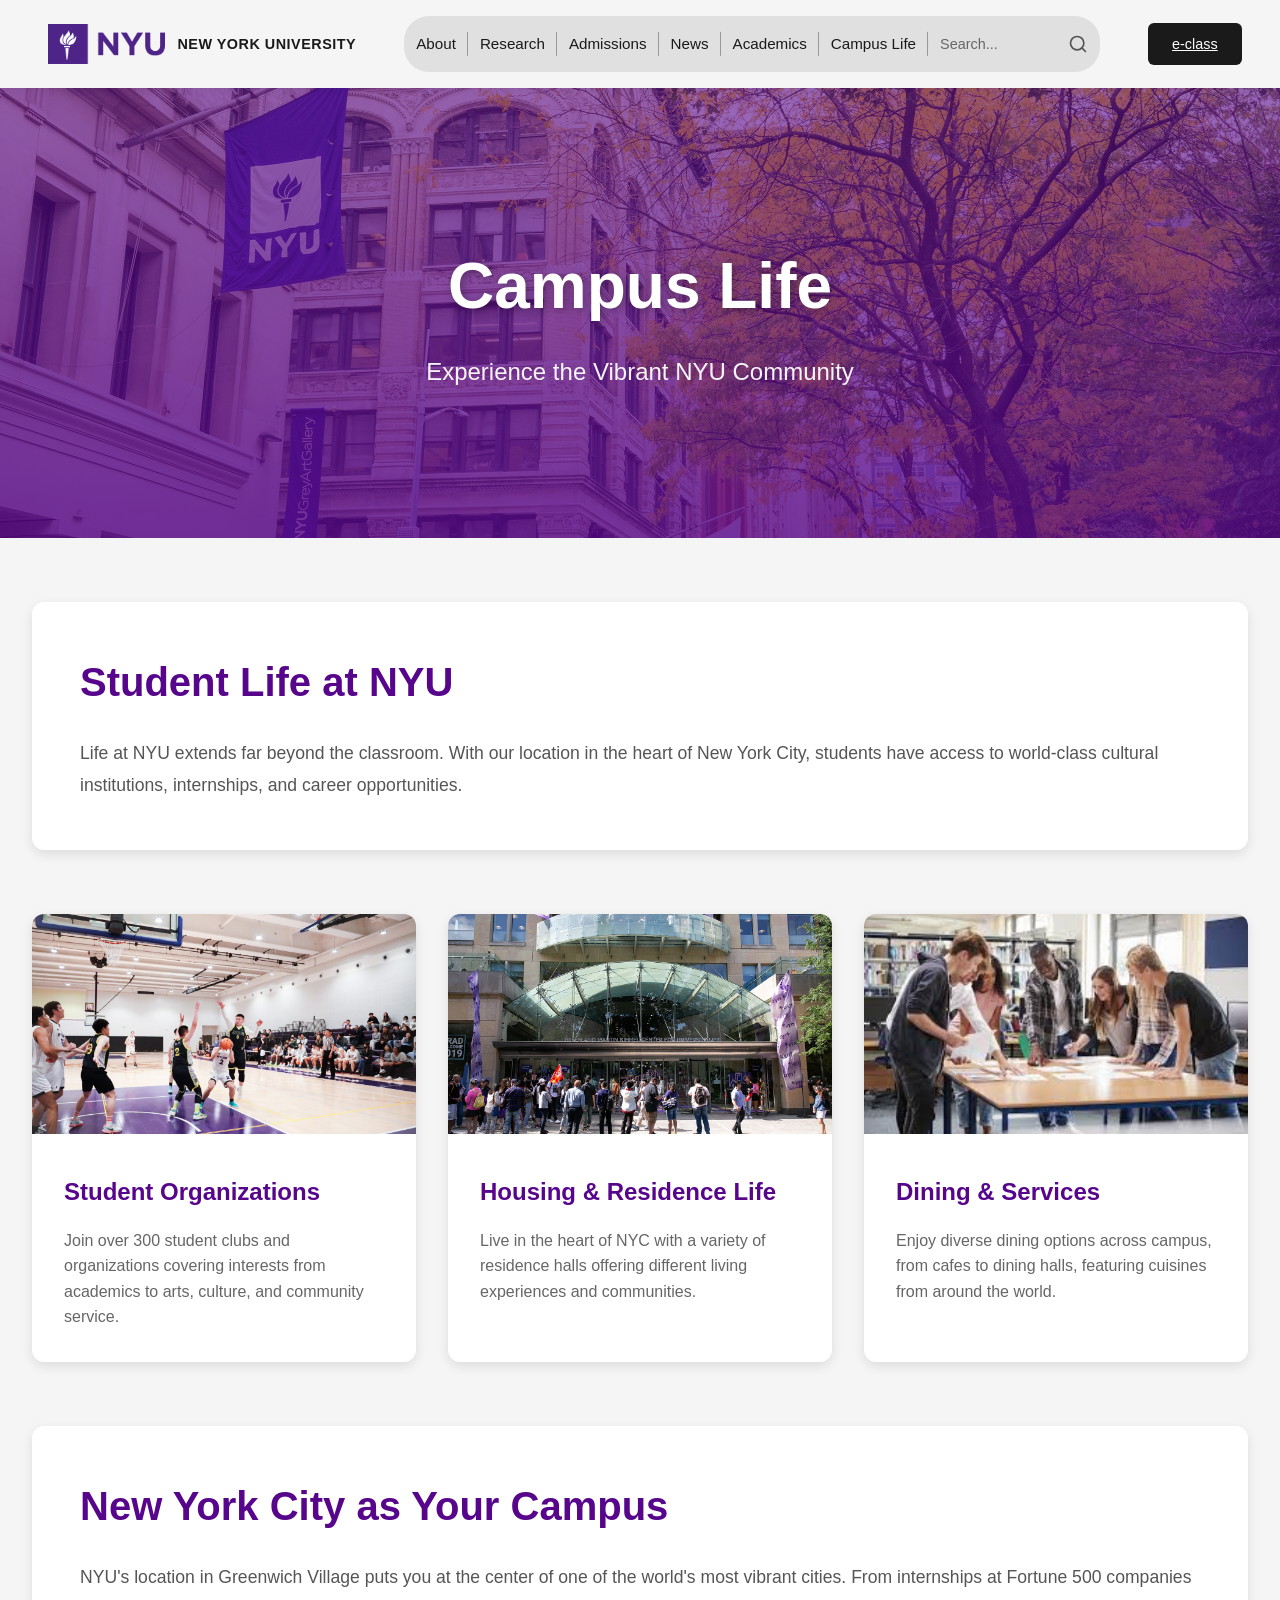
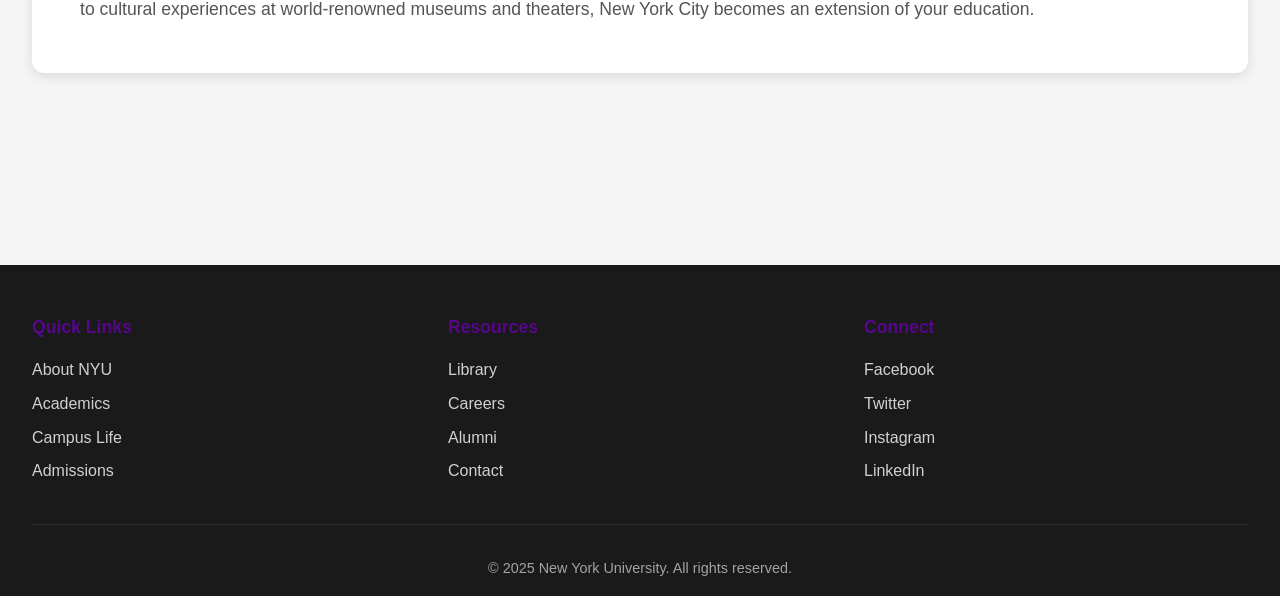
==== commit b9c12076: "." ====
--- a/app/public/project/site/uni_life.html
+++ b/app/public/project/site/uni_life.html
@@ -11,42 +11,29 @@
     <header class="header">
         <div class="header-container">
             <div class="logo-section">
-                <a href="index.html" style="display: flex; align-items: center; gap: 0.75rem; text-decoration: none; color: white;">
+                <a href="index.php" style="display: flex; align-items: center; gap: 0.75rem; text-decoration: none; color: white;">
                     <img src="img/nyu-logo.png" alt="NYU Logo" class="logo-icon">
                     <span class="logo-text">NEW YORK UNIVERSITY</span>
                 </a>
             </div>
             <nav class="main-nav">
-                <ul class="nav-list">
-                    <li class="nav-item">
-                        <a href="about.html">About <span class="chevron">▼</span></a>
-                    </li>
-                    <li class="nav-item">
-                        <a href="#research">Research <span class="chevron">▼</span></a>
-                    </li>
-                    <li class="nav-item">
-                        <a href="#admissions">Admissions <span class="chevron">▼</span></a>
-                    </li>
-                    <li class="nav-item">
-                        <a href="#news">News <span class="chevron">▼</span></a>
-                    </li>
-                    <li class="nav-item">
-                        <a href="#community">Community <span class="chevron">▼</span></a>
-                    </li>
-                    <li class="nav-item">
-                        <a href="academics.html">Academics <span class="chevron">▼</span></a>
-                    </li>
-                    <li class="nav-item">
-                        <a href="uni_life.html" class="active">Campus Life <span class="chevron">▼</span></a>
-                    </li>
-                </ul>
+                <div class="nav-groups-wrapper">
+                    <div class="nav-group nav-group-1">
+                        <a href="about.html" class="nav-link">About</a>
+                        <a href="research.html" class="nav-link">Research</a>
+                        <a href="addmitions.html" class="nav-link">Admissions</a>
+                        <a href="#news" class="nav-link">News</a>
+                        <a href="academics.html" class="nav-link">Academics</a>
+                        <a href="uni_life.html" class="nav-link">Campus Life</a>
+                        <div class="search-container">
+                            <input type="text" placeholder="Search..." class="search-input">
+                            <button class="search-btn" aria-label="Search"></button>
+                        </div>
+                    </div>
+                </div>
             </nav>
             <div class="header-actions">
-                <div class="search-container">
-                    <input type="text" placeholder="Search..." class="search-input">
-                    <button class="search-btn" aria-label="Search">🔍</button>
-                </div>
-                <button class="login-btn">Login</button>
+                <a href="php-files/login.php" class="login-btn" target="_blank">e-class</a>
             </div>
         </div>
     </header>
--- a/app/public/project/site/styles.css
+++ b/app/public/project/site/styles.css
@@ -80,13 +80,10 @@
     background-color: #e0e0e0;
     border-radius: 25px;
     padding: 0.5rem 0;
+    transition: background-color 0.22s ease, transform 0.22s ease;
 }
 
 .nav-group-1 {
-    background-color: #e0e0e0;
-}
-
-.nav-group-2 {
     background-color: #e0e0e0;
 }
 
@@ -99,7 +96,7 @@
     align-items: center;
     gap: 0.25rem;
     padding: 0.5rem 0.75rem;
-    transition: color 0.3s ease;
+    transition: color 0.22s ease, transform 0.22s cubic-bezier(.2,.9,.3,1);
     white-space: nowrap;
     position: relative;
 }
@@ -117,6 +114,7 @@
 
 .nav-link:hover {
     color: #57068c;
+    transform: translateY(-3px);
 }
 
 .nav-link.active {
@@ -200,11 +198,13 @@
     font-size: 0.9rem;
     font-weight: 500;
     cursor: pointer;
-    transition: background-color 0.3s ease;
+    transition: background-color 0.22s ease, transform 0.22s cubic-bezier(.2,.9,.3,1), box-shadow 0.22s ease;
 }
 
 .login-btn:hover {
     background-color: #2a2a2a;
+    transform: translateY(-3px);
+    box-shadow: 0 10px 30px rgba(15,20,40,0.18);
 }
 
 /* Hero Section */
